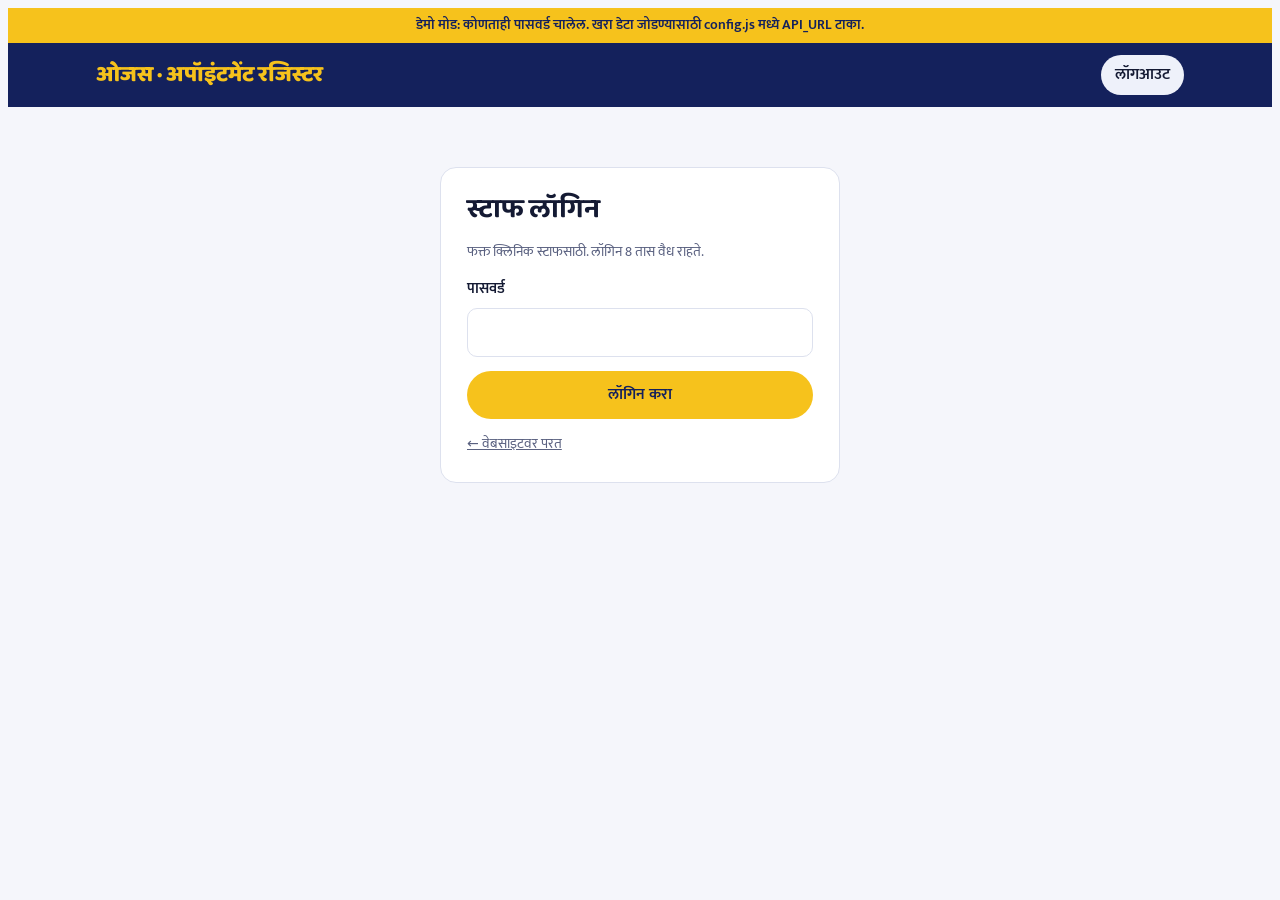
==== admin.html @ df22d5f7 "Ojas Clinic website: Marathi site, online appointments, staff register, QR codes, promo video Co-Aut" ====
<!doctype html>
<html lang="mr">
<head>
<meta charset="utf-8">
<meta name="viewport" content="width=device-width, initial-scale=1, viewport-fit=cover">
<title>ओजस अपॉइंटमेंट रजिस्टर</title>
<meta name="claude:viewport-fit-sides" content="cover">
<meta name="robots" content="noindex, nofollow">
<link rel="stylesheet" href="https://fonts.googleapis.com/css2?family=Baloo+2:wght@700;800&family=Mukta:wght@400;500;600;700&display=swap">
<link rel="stylesheet" href="styles.css">
<style>
  body { font-size: 16px; }
  .bar { background: var(--navy); color: #fff; }
  .bar .wrap { display: flex; align-items: center; justify-content: space-between; gap: 12px; padding-block: 12px; }
  .bar b { font: 800 1.4rem/1 var(--display); color: var(--gold); }
  .bar .btn { min-height: 40px; padding: 8px 14px; }
  .login { max-width: 400px; margin: 60px auto; background: var(--surface); border: 1px solid var(--line); border-radius: 16px; padding: 26px; display: grid; gap: 14px; }
  .login h1 { font-size: 1.7rem; }
  .err { color: var(--bad); font-weight: 600; margin: 0; }
  .tools { display: grid; gap: 12px; padding-block: 18px; }
  .row { display: flex; flex-wrap: wrap; gap: 10px; align-items: end; }
  .seg { display: flex; flex-wrap: wrap; gap: 6px; }
  .seg button { border: 1.5px solid var(--line); background: var(--surface); color: var(--fg); border-radius: 999px; padding: 7px 14px; font: inherit; font-weight: 600; cursor: pointer; min-height: 40px; }
  .seg button[aria-pressed="true"] { background: var(--navy); border-color: var(--navy); color: #fff; }
  .row .field { flex: 1 1 150px; }
  .row .field input, .row .field select { min-height: 42px; padding: 8px 10px; }
  .stats { display: grid; grid-template-columns: repeat(5, minmax(0, 1fr)); gap: 10px; }
  @media (max-width: 700px) { .stats { grid-template-columns: repeat(2, minmax(0, 1fr)); } }
  .stat { background: var(--surface); border: 1px solid var(--line); border-radius: 12px; padding: 10px 14px; }
  .stat b { display: block; font: 800 1.8rem/1.1 var(--display); }
  .stat span { color: var(--muted); font-size: .9rem; }
  .day { margin-block: 18px; }
  .day h2 { font-size: 1.25rem; display: flex; gap: 10px; align-items: baseline; flex-wrap: wrap; padding-bottom: 8px; border-bottom: 2px solid var(--gold); }
  .day h2 small { color: var(--muted); font-family: var(--body); font-weight: 500; font-size: .9rem; }
  .tbl { overflow-x: auto; }
  table { width: 100%; border-collapse: collapse; min-width: 860px; background: var(--surface); }
  th, td { text-align: left; padding: 9px 10px; border-bottom: 1px solid var(--line); vertical-align: top; }
  th { font-size: .85rem; color: var(--muted); font-weight: 600; background: var(--soft); position: sticky; top: 0; }
  td.tok { font: 800 1.3rem/1 var(--display); width: 54px; }
  td small { color: var(--muted); display: block; }
  td select, td input { min-height: 36px; padding: 5px 8px; font-size: .92rem; }
  tr[data-s="तपासणी झाली"] td { opacity: .62; }
  tr[data-s="रद्द"] td, tr[data-s="आले नाहीत"] td { opacity: .5; }
  tr[data-s="रद्द"] .nm { text-decoration: line-through; }
  .pill { display: inline-block; font-size: .78rem; font-weight: 700; border-radius: 999px; padding: 1px 8px; background: var(--soft); }
  .empty { text-align: center; color: var(--muted); padding: 40px 10px; background: var(--surface); border: 1px dashed var(--line); border-radius: 12px; }
  .meta { color: var(--muted); font-size: .88rem; }
</style>
</head>
<body>
<div id="demoBar" class="demo-bar" hidden>डेमो मोड: कोणताही पासवर्ड चालेल. खरा डेटा जोडण्यासाठी config.js मध्ये API_URL टाका.</div>
<div class="bar"><div class="wrap"><b>ओजस · अपॉइंटमेंट रजिस्टर</b><button class="btn btn-ghost" id="logout" hidden>लॉगआउट</button></div></div>

<form class="login" id="loginForm">
  <h1>स्टाफ लॉगिन</h1>
  <p class="meta" style="margin:0">फक्त क्लिनिक स्टाफसाठी. लॉगिन 8 तास वैध राहते.</p>
  <div class="field"><label for="pw">पासवर्ड</label><input type="password" id="pw" autocomplete="current-password" required></div>
  <p class="err" id="loginErr" hidden></p>
  <button class="btn btn-gold" id="loginBtn">लॉगिन करा</button>
  <a href="index.html" class="meta">← वेबसाइटवर परत</a>
</form>

<main class="wrap" id="app" hidden>
  <div class="tools">
    <div class="seg" id="range">
      <button data-r="today" aria-pressed="true">आज</button>
      <button data-r="tomorrow">उद्या</button>
      <button data-r="week">पुढील 7 दिवस</button>
      <button data-r="past">मागील 30 दिवस</button>
      <button data-r="custom">तारीख निवडा</button>
    </div>
    <div class="row">
      <div class="field" id="customF" hidden><label for="from">पासून</label><input type="date" id="from"></div>
      <div class="field" id="customT" hidden><label for="to">पर्यंत</label><input type="date" id="to"></div>
      <div class="field"><label for="fDoc">डॉक्टर</label><select id="fDoc"><option value="">सर्व</option><option>डॉ. स्वप्निल काळणे</option><option>डॉ. अनुजा काळणे (बुरुकले)</option><option>कोणतेही</option></select></div>
      <div class="field"><label for="fStatus">स्थिती</label><select id="fStatus"><option value="">सर्व</option></select></div>
      <div class="field"><label for="q">शोधा</label><input id="q" placeholder="नाव, मोबाईल, ID, गाव"></div>
      <button class="btn btn-navy" id="refresh" style="min-height:42px">रिफ्रेश</button>
      <button class="btn btn-ghost" id="csv" style="min-height:42px">Excel (CSV) डाउनलोड</button>
    </div>
    <div class="stats" id="stats"></div>
    <div class="meta" id="updated"></div>
  </div>
  <div id="list"></div>
</main>

<script src="config.js"></script>
<script>
(function () {
  const A = window.OJAS, $ = s => document.querySelector(s);
  const STATUSES = ["प्रतीक्षेत", "निश्चित", "तपासणी झाली", "रद्द", "आले नाहीत"];
  const SESS_ORDER = { "सकाळ": 0, "दुपार": 1, "संध्याकाळ": 2 };
  const MONTHS = ["जानेवारी", "फेब्रुवारी", "मार्च", "एप्रिल", "मे", "जून", "जुलै", "ऑगस्ट", "सप्टेंबर", "ऑक्टोबर", "नोव्हेंबर", "डिसेंबर"];
  const DAYS = ["रविवार", "सोमवार", "मंगळवार", "बुधवार", "गुरुवार", "शुक्रवार", "शनिवार"];
  const fmt = iso => { const [y, m, d] = iso.split("-").map(Number); return DAYS[new Date(Date.UTC(y, m - 1, d)).getUTCDay()] + ", " + d + " " + MONTHS[m - 1] + " " + y; };
  const add = (iso, n) => { const [y, m, d] = iso.split("-").map(Number); return new Date(Date.UTC(y, m - 1, d + n)).toISOString().slice(0, 10); };
  const esc = s => String(s ?? "").replace(/[&<>"']/g, c => ({ "&": "&amp;", "<": "&lt;", ">": "&gt;", '"': "&quot;", "'": "&#39;" }[c]));
  STATUSES.forEach(s => $("#fStatus").insertAdjacentHTML("beforeend", `<option>${s}</option>`));
  if (A.isDemo) $("#demoBar").hidden = false;

  let token = null, rows = [], mode = "today", timer = null;
  try { const s = JSON.parse(sessionStorage.getItem("ojas_admin") || "null"); if (s && s.exp > Date.now()) token = s.token; } catch (e) {}

  function show() { $("#loginForm").hidden = !!token; $("#app").hidden = !token; $("#logout").hidden = !token; if (token) load(); }
  function toast(m) { const t = document.createElement("div"); t.className = "toast"; t.textContent = m; document.body.appendChild(t); setTimeout(() => t.remove(), 2600); }

  $("#loginForm").addEventListener("submit", async e => {
    e.preventDefault(); const err = $("#loginErr"); err.hidden = true; $("#loginBtn").disabled = true;
    try {
      const r = await A.api({ action: "login", password: $("#pw").value });
      if (!r.ok) throw new Error(r.error);
      token = r.token; $("#pw").value = "";
      try { sessionStorage.setItem("ojas_admin", JSON.stringify({ token, exp: r.expires || Date.now() + 8 * 3600e3 })); } catch (e) {}
      show();
    } catch (ex) { err.textContent = ex.message || "लॉगिन झाले नाही"; err.hidden = false; }
    finally { $("#loginBtn").disabled = false; }
  });
  $("#logout").onclick = () => { token = null; try { sessionStorage.removeItem("ojas_admin"); } catch (e) {} clearInterval(timer); show(); };

  function range() {
    const t = A.todayIST();
    if (mode === "today") return [t, t];
    if (mode === "tomorrow") return [add(t, 1), add(t, 1)];
    if (mode === "week") return [t, add(t, 6)];
    if (mode === "past") return [add(t, -30), t];
    return [$("#from").value || t, $("#to").value || $("#from").value || t];
  }
  $("#range").addEventListener("click", e => {
    const b = e.target.closest("button"); if (!b) return;
    mode = b.dataset.r; $("#range").querySelectorAll("button").forEach(x => x.setAttribute("aria-pressed", String(x === b)));
    $("#customF").hidden = $("#customT").hidden = mode !== "custom";
    if (mode === "custom" && !$("#from").value) { $("#from").value = $("#to").value = A.todayIST(); }
    load();
  });
  ["#from", "#to"].forEach(s => $(s).addEventListener("change", load));
  ["#fDoc", "#fStatus"].forEach(s => $(s).addEventListener("change", render));
  $("#q").addEventListener("input", render);
  $("#refresh").onclick = load;

  async function load() {
    const [from, to] = range();
    try {
      const r = await A.api({ action: "list", token, from, to });
      if (!r.ok) { if (r.error === "LOGIN_REQUIRED") { toast("लॉगिनची वेळ संपली. पुन्हा लॉगिन करा."); $("#logout").click(); return; } throw new Error(r.error); }
      rows = r.rows; $("#updated").textContent = "शेवटचे अपडेट: " + new Date().toLocaleTimeString("mr-IN") + " · दर 1 मिनिटाला आपोआप रिफ्रेश";
      render();
    } catch (ex) { toast(ex.message || "डेटा मिळाला नाही"); }
    clearInterval(timer); timer = setInterval(load, 60000);
  }

  function filtered() {
    const d = $("#fDoc").value, s = $("#fStatus").value, q = $("#q").value.trim().toLowerCase();
    return rows.filter(r => (!d || r.doctor === d) && (!s || r.status === s) &&
      (!q || [r.name, r.phone, r.id, r.village, r.service].join(" ").toLowerCase().includes(q)))
      .sort((a, b) => a.date.localeCompare(b.date) || (SESS_ORDER[a.session] - SESS_ORDER[b.session]) || a.token - b.token);
  }

  function render() {
    const list = filtered();
    const cnt = s => list.filter(r => r.status === s).length;
    $("#stats").innerHTML = [["एकूण", list.length], ["प्रतीक्षेत", cnt("प्रतीक्षेत") + cnt("निश्चित")], ["तपासणी झाली", cnt("तपासणी झाली")], ["रद्द", cnt("रद्द")], ["आले नाहीत", cnt("आले नाहीत")]]
      .map(([k, v]) => `<div class="stat"><b class="tab">${v}</b><span>${k}</span></div>`).join("");
    if (!list.length) { $("#list").innerHTML = `<div class="empty">या कालावधीत अपॉइंटमेंट नाहीत. रुग्णांनी वेबसाइटवरून बुक केल्यावर त्या येथे तारखेनुसार दिसतील.</div>`; return; }
    const byDate = {}; list.forEach(r => (byDate[r.date] = byDate[r.date] || []).push(r));
    $("#list").innerHTML = Object.keys(byDate).sort().map(d => {
      const g = byDate[d];
      return `<section class="day"><h2>${fmt(d)} <small>${g.length} अपॉइंटमेंट</small></h2><div class="tbl"><table>
        <thead><tr><th>टोकन</th><th>रुग्ण</th><th>मोबाईल</th><th>वेळ / डॉक्टर</th><th>कारण / त्रास</th><th>स्थिती</th><th>नोंद</th></tr></thead><tbody>
        ${g.map(r => `<tr data-s="${esc(r.status)}" data-id="${esc(r.id)}">
          <td class="tok tab">${esc(r.token)}</td>
          <td><b class="nm">${esc(r.name)}</b><small>${esc([r.age && r.age + " वर्षे", r.gender, r.village].filter(Boolean).join(" · "))}</small><small class="tab">${esc(r.id)}</small></td>
          <td class="tab">${esc(r.phone)}</td>
          <td><span class="pill">${esc(r.session)}</span><small>${esc(r.doctor)}</small></td>
          <td>${esc(r.service)}<small>${esc(r.problem)}</small></td>
          <td><select class="st" aria-label="स्थिती">${STATUSES.map(s => `<option${s === r.status ? " selected" : ""}>${s}</option>`).join("")}</select></td>
          <td><input class="nt" value="${esc(r.notes)}" placeholder="नोंद" aria-label="नोंद" maxlength="300"></td>
        </tr>`).join("")}</tbody></table></div></section>`;
    }).join("");
  }

  $("#list").addEventListener("change", async e => {
    const tr = e.target.closest("tr"); if (!tr) return;
    const row = rows.find(r => r.id === tr.dataset.id); if (!row) return;
    const patch = { action: "update", token, id: row.id };
    if (e.target.classList.contains("st")) patch.status = e.target.value;
    if (e.target.classList.contains("nt")) patch.notes = e.target.value;
    try {
      const r = await A.api(patch); if (!r.ok) throw new Error(r.error);
      if (patch.status) row.status = patch.status; if (patch.notes !== undefined) row.notes = patch.notes;
      render(); toast("जतन झाले");
    } catch (ex) { toast(ex.message || "जतन झाले नाही"); }
  });

  $("#csv").onclick = () => {
    const list = filtered(), [from, to] = range();
    const H = ["तारीख", "टोकन", "वेळ", "ID", "रुग्ण", "वय", "लिंग", "मोबाईल", "गाव", "डॉक्टर", "कारण", "त्रास", "स्थिती", "नोंद", "बुकिंग वेळ"];
    const q = v => { let s = String(v ?? ""); if (/^[=+\-@]/.test(s)) s = "'" + s; return '"' + s.replace(/"/g, '""') + '"'; };
    const csv = "﻿" + [H, ...list.map(r => [r.date, r.token, r.session, r.id, r.name, r.age, r.gender, r.phone, r.village, r.doctor, r.service, r.problem, r.status, r.notes, r.bookedAt])]
      .map(a => a.map(q).join(",")).join("\r\n");
    const a = document.createElement("a"); a.href = URL.createObjectURL(new Blob([csv], { type: "text/csv;charset=utf-8" }));
    a.download = `ojas-appointments_${from}_to_${to}.csv`; document.body.appendChild(a); a.click(); a.remove();
  };

  show();
})();
</script>
</body>
</html>
---- styles.css ----
/* Layout: navy hospital signboard identity (from clinic banner) → bright paper sections, gold accents */
:root {
  --navy: #14215c;
  --navy-2: #1d2f7a;
  --gold: #f6c21c;
  --gold-ink: #6b4f00;
  --bg: #f5f6fb;
  --surface: #ffffff;
  --fg: #141a33;
  --muted: #5a6180;
  --line: #dde1ee;
  --soft: #eef1fa;
  --ok: #1f8a4c;
  --warn: #b26a00;
  --bad: #c0352b;
  --on-navy: #ffffff;
  --display: "Baloo 2", "Mukta", "Noto Sans Devanagari", system-ui, sans-serif;
  --body: "Mukta", "Noto Sans Devanagari", system-ui, sans-serif;
  --radius: 14px;
}
@media (prefers-color-scheme: dark) {
  :root:not([data-theme="light"]) {
    --bg: #0c1230; --surface: #141c42; --fg: #eef0fa; --muted: #a7aecb; --line: #2a3566; --soft: #18214d;
    --gold-ink: #f6c21c; --ok: #4cc27f; --warn: #f0a542; --bad: #ff7a6e; color-scheme: dark;
  }
}
:root[data-theme="dark"] {
  --bg: #0c1230; --surface: #141c42; --fg: #eef0fa; --muted: #a7aecb; --line: #2a3566; --soft: #18214d;
  --gold-ink: #f6c21c; --ok: #4cc27f; --warn: #f0a542; --bad: #ff7a6e; color-scheme: dark;
}

* { box-sizing: border-box; }
html { scroll-behavior: smooth; }
body { background: var(--bg); color: var(--fg); font-family: var(--body); font-size: 17px; line-height: 1.6; }
h1, h2, h3 { font-family: var(--display); line-height: 1.2; text-wrap: balance; margin: 0; }
a { color: inherit; }
.wrap { max-width: 1120px; margin: 0 auto; padding-left: max(16px, env(safe-area-inset-left, 0px)); padding-right: max(16px, env(safe-area-inset-right, 0px)); }
.tab { font-variant-numeric: tabular-nums; }
:focus-visible { outline: 3px solid var(--gold); outline-offset: 2px; }

.btn { display: inline-flex; align-items: center; justify-content: center; gap: 8px; border: 0; cursor: pointer;
  font: 600 1rem/1 var(--body); padding: 14px 22px; border-radius: 999px; text-decoration: none; min-height: 48px; }
.btn svg { width: 20px; height: 20px; flex: none; }
.btn-gold { background: var(--gold); color: #14215c; }
.btn-gold:hover { filter: brightness(1.05); }
.btn-line { background: transparent; color: var(--on-navy); box-shadow: inset 0 0 0 2px rgba(255,255,255,.55); }
.btn-navy { background: var(--navy); color: #fff; }
:root[data-theme="dark"] .btn-navy { background: var(--gold); color: #14215c; }
@media (prefers-color-scheme: dark) { :root:not([data-theme="light"]) .btn-navy { background: var(--gold); color: #14215c; } }
.btn-ghost { background: var(--soft); color: var(--fg); }
.btn:disabled { opacity: .6; cursor: wait; }

.field { display: grid; gap: 6px; min-width: 0; }
.field label { font-weight: 600; font-size: .95rem; }
.field label small { color: var(--muted); font-weight: 400; }
input, select, textarea { font: inherit; color: var(--fg); background: var(--surface); border: 1.5px solid var(--line);
  border-radius: 10px; padding: 11px 12px; width: 100%; min-height: 48px; }
textarea { min-height: 84px; resize: vertical; }
input:focus, select:focus, textarea:focus { border-color: var(--navy-2); outline: 3px solid color-mix(in srgb, var(--gold) 45%, transparent); }

.demo-bar { background: var(--gold); color: #14215c; text-align: center; font-size: .9rem; padding: 6px 12px; font-weight: 600; }
.toast { position: fixed; left: 50%; bottom: calc(18px + env(safe-area-inset-bottom, 0px)); transform: translateX(-50%);
  background: var(--fg); color: var(--bg); padding: 12px 18px; border-radius: 12px; z-index: 50; max-width: calc(100% - 32px); }
@media (prefers-reduced-motion: reduce) { html { scroll-behavior: auto; } * { transition: none !important; animation: none !important; } }
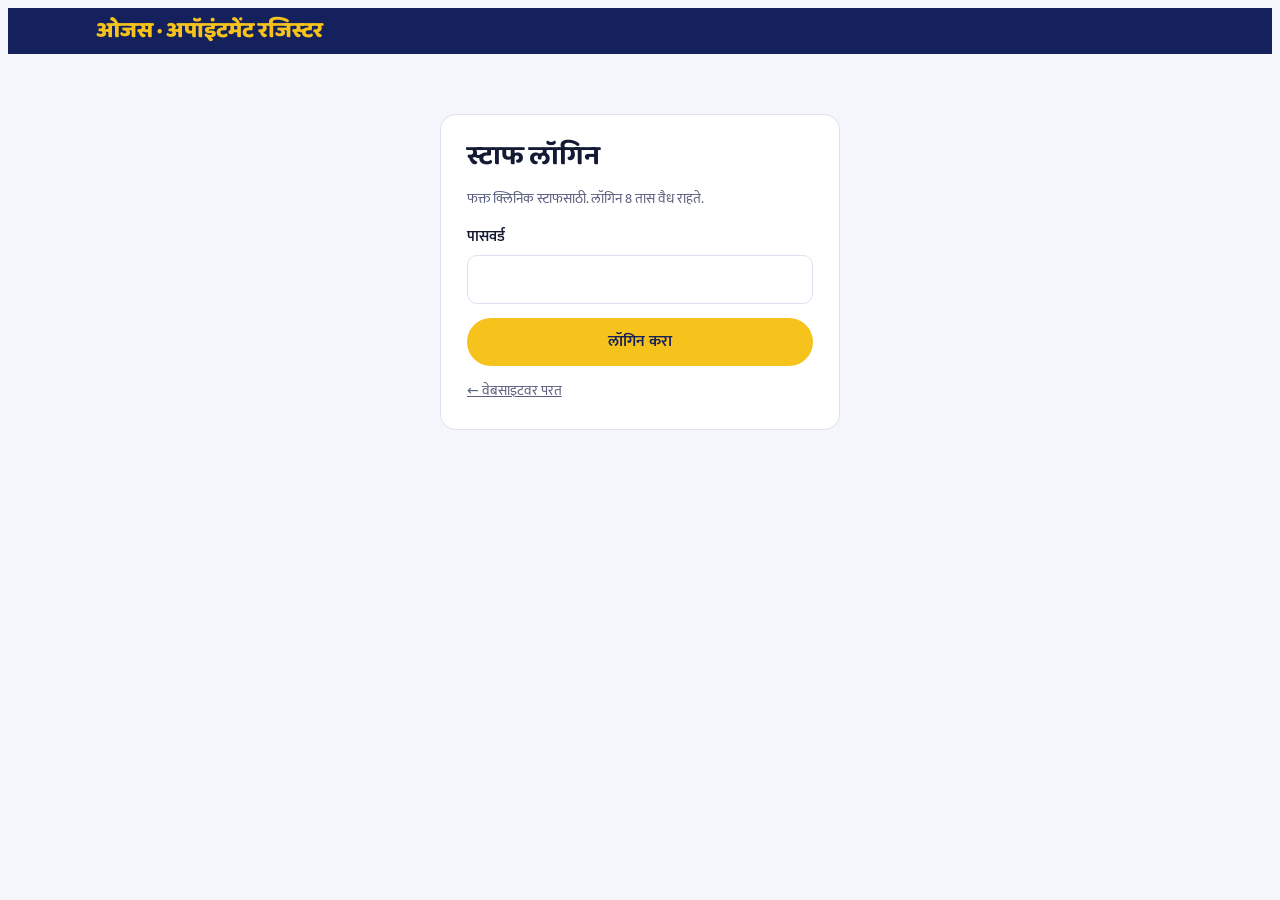
==== commit 01aa60cc: "Fix hidden login/logout elements and refresh cached config Co-Authored-By: Claude Opus 5.5 <noreply@" ====
--- a/admin.html
+++ b/admin.html
@@ -7,7 +7,7 @@
 <meta name="claude:viewport-fit-sides" content="cover">
 <meta name="robots" content="noindex, nofollow">
 <link rel="stylesheet" href="https://fonts.googleapis.com/css2?family=Baloo+2:wght@700;800&family=Mukta:wght@400;500;600;700&display=swap">
-<link rel="stylesheet" href="styles.css">
+<link rel="stylesheet" href="styles.css?v=2">
 <style>
   body { font-size: 16px; }
   .bar { background: var(--navy); color: #fff; }
@@ -84,7 +84,7 @@
   <div id="list"></div>
 </main>
 
-<script src="config.js"></script>
+<script src="config.js?v=2"></script>
 <script>
 (function () {
   const A = window.OJAS, $ = s => document.querySelector(s);
@@ -112,7 +112,7 @@
       token = r.token; $("#pw").value = "";
       try { sessionStorage.setItem("ojas_admin", JSON.stringify({ token, exp: r.expires || Date.now() + 8 * 3600e3 })); } catch (e) {}
       show();
-    } catch (ex) { err.textContent = ex.message || "लॉगिन झाले नाही"; err.hidden = false; }
+    } catch (ex) { err.textContent = (ex.message === "Failed to fetch" ? "सर्व्हरशी संपर्क झाला नाही. Apps Script Deploy मध्ये Who has access: Anyone आहे का ते तपासा." : (ex.message || "लॉगिन झाले नाही")); err.hidden = false; }
     finally { $("#loginBtn").disabled = false; }
   });
   $("#logout").onclick = () => { token = null; try { sessionStorage.removeItem("ojas_admin"); } catch (e) {} clearInterval(timer); show(); };
--- a/styles.css
+++ b/styles.css
@@ -30,6 +30,7 @@
 }
 
 * { box-sizing: border-box; }
+[hidden] { display: none !important; }
 html { scroll-behavior: smooth; }
 body { background: var(--bg); color: var(--fg); font-family: var(--body); font-size: 17px; line-height: 1.6; }
 h1, h2, h3 { font-family: var(--display); line-height: 1.2; text-wrap: balance; margin: 0; }
